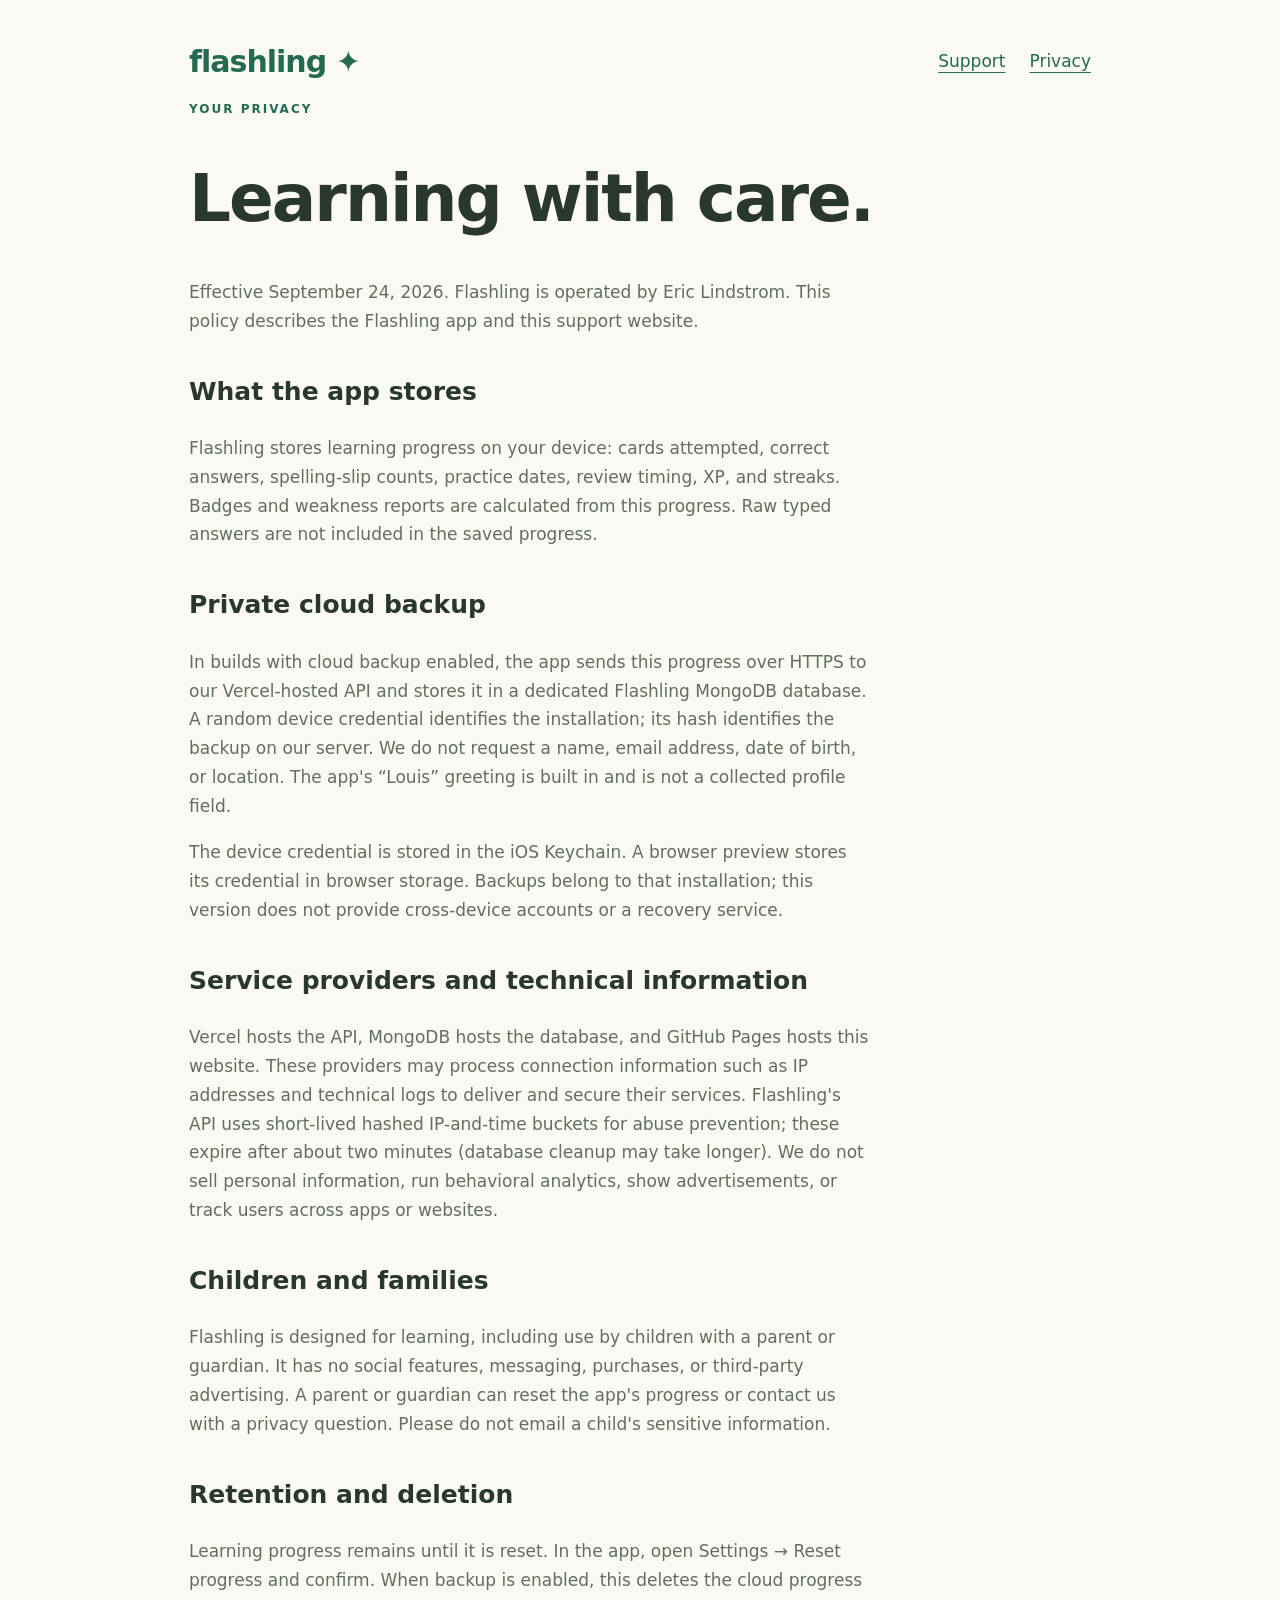
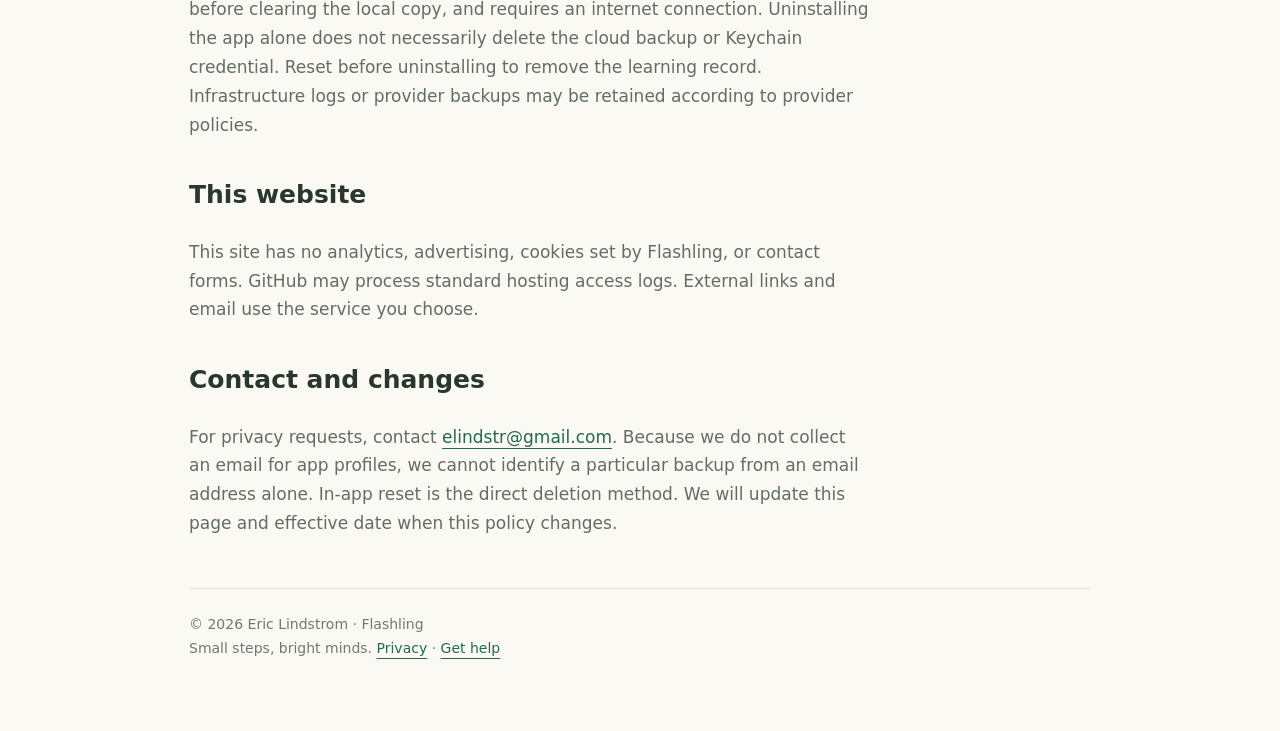
==== privacy.html @ 56ce8738 "Publish Flashling support and privacy pages" ====
<!doctype html><html lang="en"><head><meta charset="utf-8"><meta name="viewport" content="width=device-width,initial-scale=1"><meta name="description" content="Flashling: joyful geography flashcards, thoughtful practice, and little wins."><title>Privacy policy · Flashling</title><link rel="icon" href="flashling.png"><link rel="stylesheet" href="style.css"></head><body><main><nav><a class="brand" href="index.html">flashling ✦</a><a href="support.html">Support</a><a href="privacy.html">Privacy</a></nav><p class="tag">YOUR PRIVACY</p><h1>Learning with care.</h1><p>Effective September 24, 2026. Flashling is operated by Eric Lindstrom. This policy describes the Flashling app and this support website.</p><h2>What the app stores</h2><p>Flashling stores learning progress on your device: cards attempted, correct answers, spelling-slip counts, practice dates, review timing, XP, and streaks. Badges and weakness reports are calculated from this progress. Raw typed answers are not included in the saved progress.</p><h2>Private cloud backup</h2><p>In builds with cloud backup enabled, the app sends this progress over HTTPS to our Vercel-hosted API and stores it in a dedicated Flashling MongoDB database. A random device credential identifies the installation; its hash identifies the backup on our server. We do not request a name, email address, date of birth, or location. The app's “Louis” greeting is built in and is not a collected profile field.</p><p>The device credential is stored in the iOS Keychain. A browser preview stores its credential in browser storage. Backups belong to that installation; this version does not provide cross-device accounts or a recovery service.</p><h2>Service providers and technical information</h2><p>Vercel hosts the API, MongoDB hosts the database, and GitHub Pages hosts this website. These providers may process connection information such as IP addresses and technical logs to deliver and secure their services. Flashling's API uses short-lived hashed IP-and-time buckets for abuse prevention; these expire after about two minutes (database cleanup may take longer). We do not sell personal information, run behavioral analytics, show advertisements, or track users across apps or websites.</p><h2>Children and families</h2><p>Flashling is designed for learning, including use by children with a parent or guardian. It has no social features, messaging, purchases, or third-party advertising. A parent or guardian can reset the app's progress or contact us with a privacy question. Please do not email a child's sensitive information.</p><h2>Retention and deletion</h2><p>Learning progress remains until it is reset. In the app, open Settings → Reset progress and confirm. When backup is enabled, this deletes the cloud progress before clearing the local copy, and requires an internet connection. Uninstalling the app alone does not necessarily delete the cloud backup or Keychain credential. Reset before uninstalling to remove the learning record. Infrastructure logs or provider backups may be retained according to provider policies.</p><h2>This website</h2><p>This site has no analytics, advertising, cookies set by Flashling, or contact forms. GitHub may process standard hosting access logs. External links and email use the service you choose.</p><h2>Contact and changes</h2><p>For privacy requests, contact <a href="mailto:elindstr@gmail.com?subject=Flashling%20privacy">elindstr@gmail.com</a>. Because we do not collect an email for app profiles, we cannot identify a particular backup from an email address alone. In-app reset is the direct deletion method. We will update this page and effective date when this policy changes.</p><footer>© 2026 Eric Lindstrom · Flashling<br>Small steps, bright minds. <a href="privacy.html">Privacy</a> · <a href="support.html">Get help</a></footer></main></body></html>
---- style.css ----
*{box-sizing:border-box}body{margin:0;background:#fbf9f3;color:#29372f;font:17px/1.7 system-ui,sans-serif}main{max-width:950px;margin:auto;padding:36px 24px 70px}nav{display:flex;gap:24px;align-items:center;flex-wrap:wrap}a{color:#246a51;text-underline-offset:5px}.brand{font-weight:900;font-size:30px;letter-spacing:-1px;text-decoration:none;margin-right:auto}h1{font-size:clamp(38px,7vw,66px);line-height:1.06;letter-spacing:-2px}h2{font-size:25px;margin-top:35px}p{max-width:680px;color:#626e63}.hero{display:flex;align-items:center;gap:30px;padding:50px 0}.hero img{width:42%;border-radius:40px}.tag{font-size:12px;letter-spacing:2px;color:#246a51;font-weight:800}.cards{display:grid;grid-template-columns:repeat(3,1fr);gap:18px}.card{background:white;border:1px solid #e2e5d9;border-bottom:4px solid #e2e5d9;padding:22px;border-radius:22px}.card h2{margin:0;font-size:20px}.card p{font-size:15px}footer{border-top:1px solid #dde2d5;margin-top:50px;padding-top:24px;font-size:14px;color:#72796f}.button{display:inline-block;background:#246a51;color:white;padding:12px 22px;border-radius:14px;text-decoration:none;font-weight:700}@media(max-width:640px){.hero{flex-direction:column-reverse;padding:30px 0}.hero img{width:65%;max-width:270px}.cards{grid-template-columns:1fr}nav{gap:15px}}
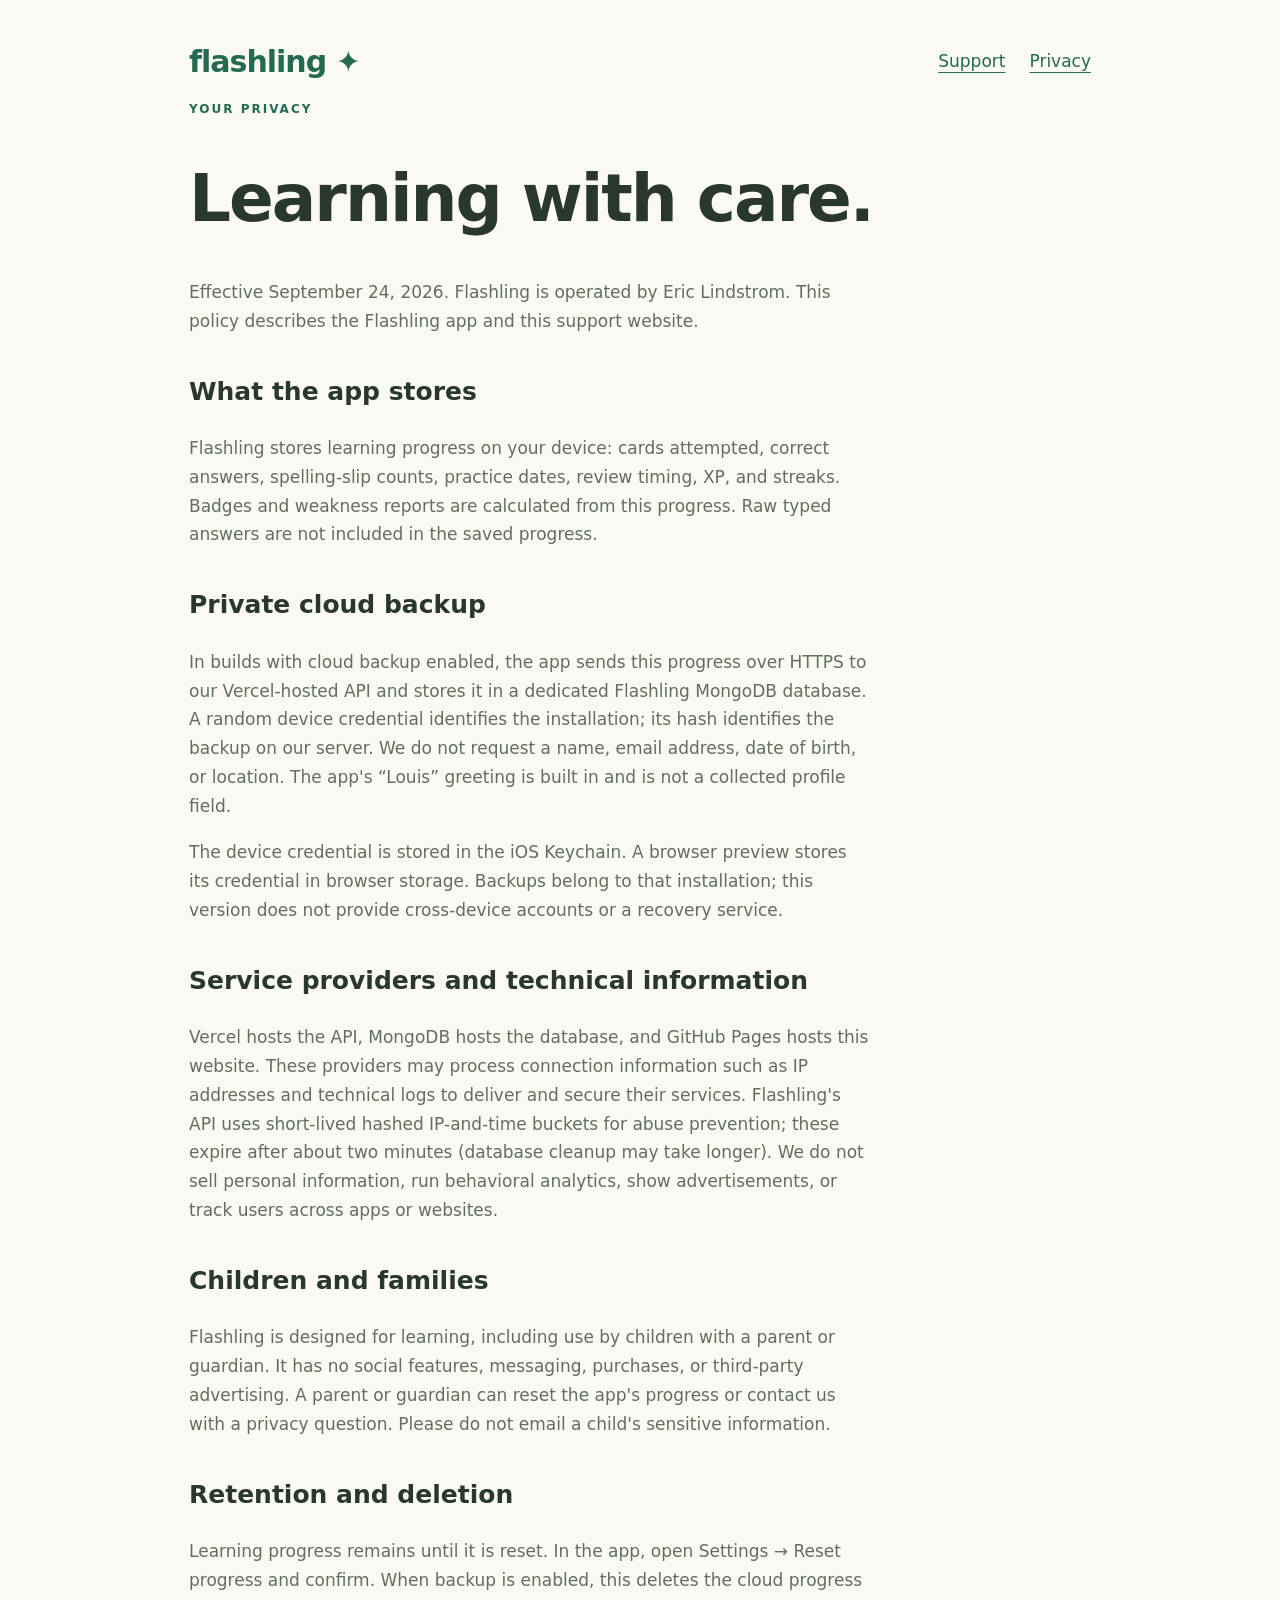
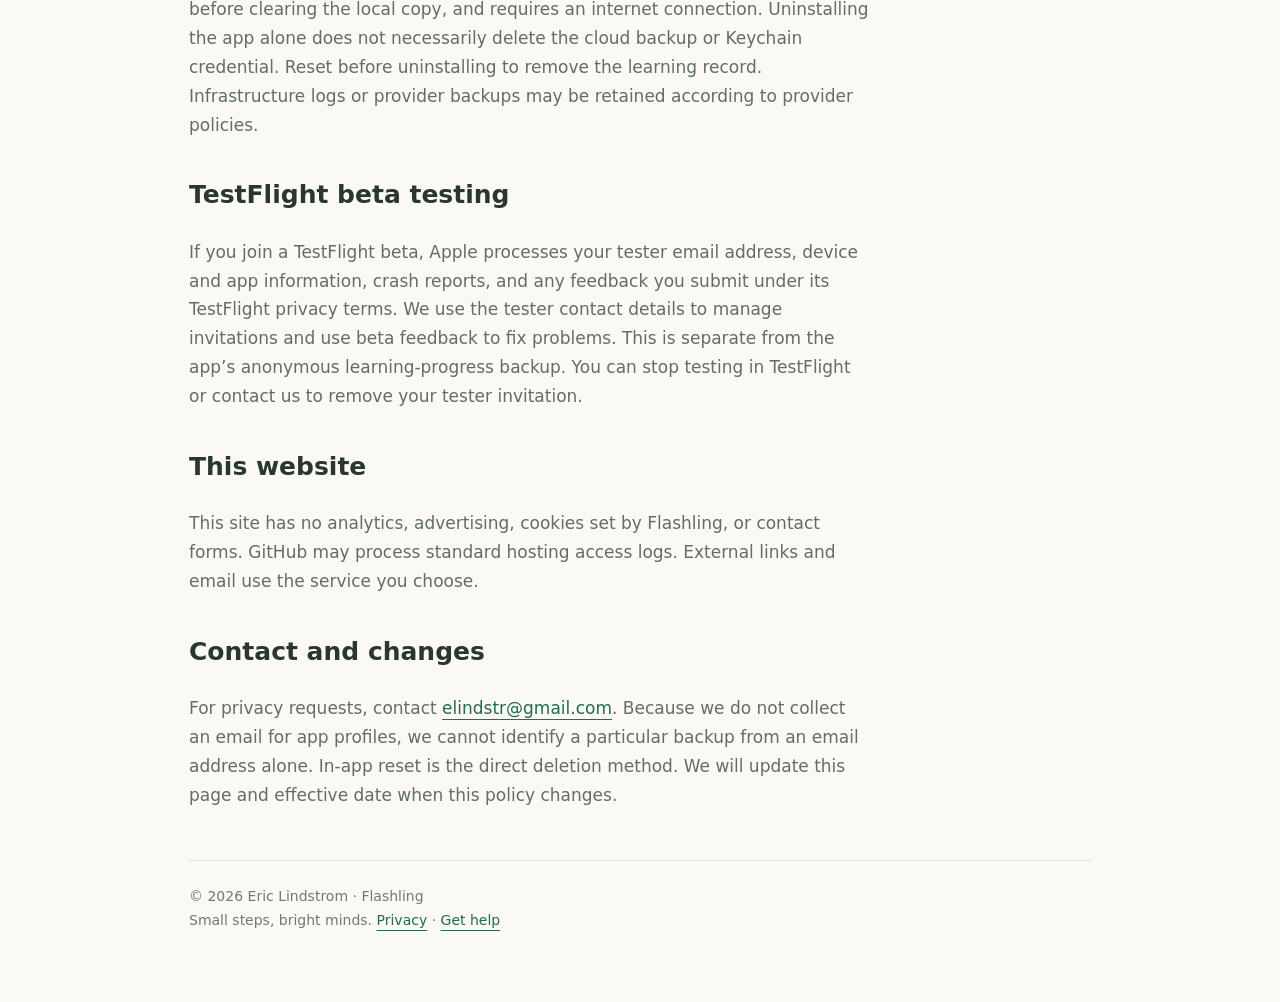
==== commit 6cd47375: "Describe TestFlight tester information and feedback" ====
--- a/privacy.html
+++ b/privacy.html
@@ -1 +1 @@
-<!doctype html><html lang="en"><head><meta charset="utf-8"><meta name="viewport" content="width=device-width,initial-scale=1"><meta name="description" content="Flashling: joyful geography flashcards, thoughtful practice, and little wins."><title>Privacy policy · Flashling</title><link rel="icon" href="flashling.png"><link rel="stylesheet" href="style.css"></head><body><main><nav><a class="brand" href="index.html">flashling ✦</a><a href="support.html">Support</a><a href="privacy.html">Privacy</a></nav><p class="tag">YOUR PRIVACY</p><h1>Learning with care.</h1><p>Effective September 24, 2026. Flashling is operated by Eric Lindstrom. This policy describes the Flashling app and this support website.</p><h2>What the app stores</h2><p>Flashling stores learning progress on your device: cards attempted, correct answers, spelling-slip counts, practice dates, review timing, XP, and streaks. Badges and weakness reports are calculated from this progress. Raw typed answers are not included in the saved progress.</p><h2>Private cloud backup</h2><p>In builds with cloud backup enabled, the app sends this progress over HTTPS to our Vercel-hosted API and stores it in a dedicated Flashling MongoDB database. A random device credential identifies the installation; its hash identifies the backup on our server. We do not request a name, email address, date of birth, or location. The app's “Louis” greeting is built in and is not a collected profile field.</p><p>The device credential is stored in the iOS Keychain. A browser preview stores its credential in browser storage. Backups belong to that installation; this version does not provide cross-device accounts or a recovery service.</p><h2>Service providers and technical information</h2><p>Vercel hosts the API, MongoDB hosts the database, and GitHub Pages hosts this website. These providers may process connection information such as IP addresses and technical logs to deliver and secure their services. Flashling's API uses short-lived hashed IP-and-time buckets for abuse prevention; these expire after about two minutes (database cleanup may take longer). We do not sell personal information, run behavioral analytics, show advertisements, or track users across apps or websites.</p><h2>Children and families</h2><p>Flashling is designed for learning, including use by children with a parent or guardian. It has no social features, messaging, purchases, or third-party advertising. A parent or guardian can reset the app's progress or contact us with a privacy question. Please do not email a child's sensitive information.</p><h2>Retention and deletion</h2><p>Learning progress remains until it is reset. In the app, open Settings → Reset progress and confirm. When backup is enabled, this deletes the cloud progress before clearing the local copy, and requires an internet connection. Uninstalling the app alone does not necessarily delete the cloud backup or Keychain credential. Reset before uninstalling to remove the learning record. Infrastructure logs or provider backups may be retained according to provider policies.</p><h2>This website</h2><p>This site has no analytics, advertising, cookies set by Flashling, or contact forms. GitHub may process standard hosting access logs. External links and email use the service you choose.</p><h2>Contact and changes</h2><p>For privacy requests, contact <a href="mailto:elindstr@gmail.com?subject=Flashling%20privacy">elindstr@gmail.com</a>. Because we do not collect an email for app profiles, we cannot identify a particular backup from an email address alone. In-app reset is the direct deletion method. We will update this page and effective date when this policy changes.</p><footer>© 2026 Eric Lindstrom · Flashling<br>Small steps, bright minds. <a href="privacy.html">Privacy</a> · <a href="support.html">Get help</a></footer></main></body></html>+<!doctype html><html lang="en"><head><meta charset="utf-8"><meta name="viewport" content="width=device-width,initial-scale=1"><meta name="description" content="Flashling: joyful geography flashcards, thoughtful practice, and little wins."><title>Privacy policy · Flashling</title><link rel="icon" href="flashling.png"><link rel="stylesheet" href="style.css"></head><body><main><nav><a class="brand" href="index.html">flashling ✦</a><a href="support.html">Support</a><a href="privacy.html">Privacy</a></nav><p class="tag">YOUR PRIVACY</p><h1>Learning with care.</h1><p>Effective September 24, 2026. Flashling is operated by Eric Lindstrom. This policy describes the Flashling app and this support website.</p><h2>What the app stores</h2><p>Flashling stores learning progress on your device: cards attempted, correct answers, spelling-slip counts, practice dates, review timing, XP, and streaks. Badges and weakness reports are calculated from this progress. Raw typed answers are not included in the saved progress.</p><h2>Private cloud backup</h2><p>In builds with cloud backup enabled, the app sends this progress over HTTPS to our Vercel-hosted API and stores it in a dedicated Flashling MongoDB database. A random device credential identifies the installation; its hash identifies the backup on our server. We do not request a name, email address, date of birth, or location. The app's “Louis” greeting is built in and is not a collected profile field.</p><p>The device credential is stored in the iOS Keychain. A browser preview stores its credential in browser storage. Backups belong to that installation; this version does not provide cross-device accounts or a recovery service.</p><h2>Service providers and technical information</h2><p>Vercel hosts the API, MongoDB hosts the database, and GitHub Pages hosts this website. These providers may process connection information such as IP addresses and technical logs to deliver and secure their services. Flashling's API uses short-lived hashed IP-and-time buckets for abuse prevention; these expire after about two minutes (database cleanup may take longer). We do not sell personal information, run behavioral analytics, show advertisements, or track users across apps or websites.</p><h2>Children and families</h2><p>Flashling is designed for learning, including use by children with a parent or guardian. It has no social features, messaging, purchases, or third-party advertising. A parent or guardian can reset the app's progress or contact us with a privacy question. Please do not email a child's sensitive information.</p><h2>Retention and deletion</h2><p>Learning progress remains until it is reset. In the app, open Settings → Reset progress and confirm. When backup is enabled, this deletes the cloud progress before clearing the local copy, and requires an internet connection. Uninstalling the app alone does not necessarily delete the cloud backup or Keychain credential. Reset before uninstalling to remove the learning record. Infrastructure logs or provider backups may be retained according to provider policies.</p><h2>TestFlight beta testing</h2><p>If you join a TestFlight beta, Apple processes your tester email address, device and app information, crash reports, and any feedback you submit under its TestFlight privacy terms. We use the tester contact details to manage invitations and use beta feedback to fix problems. This is separate from the app’s anonymous learning-progress backup. You can stop testing in TestFlight or contact us to remove your tester invitation.</p><h2>This website</h2><p>This site has no analytics, advertising, cookies set by Flashling, or contact forms. GitHub may process standard hosting access logs. External links and email use the service you choose.</p><h2>Contact and changes</h2><p>For privacy requests, contact <a href="mailto:elindstr@gmail.com?subject=Flashling%20privacy">elindstr@gmail.com</a>. Because we do not collect an email for app profiles, we cannot identify a particular backup from an email address alone. In-app reset is the direct deletion method. We will update this page and effective date when this policy changes.</p><footer>© 2026 Eric Lindstrom · Flashling<br>Small steps, bright minds. <a href="privacy.html">Privacy</a> · <a href="support.html">Get help</a></footer></main></body></html>
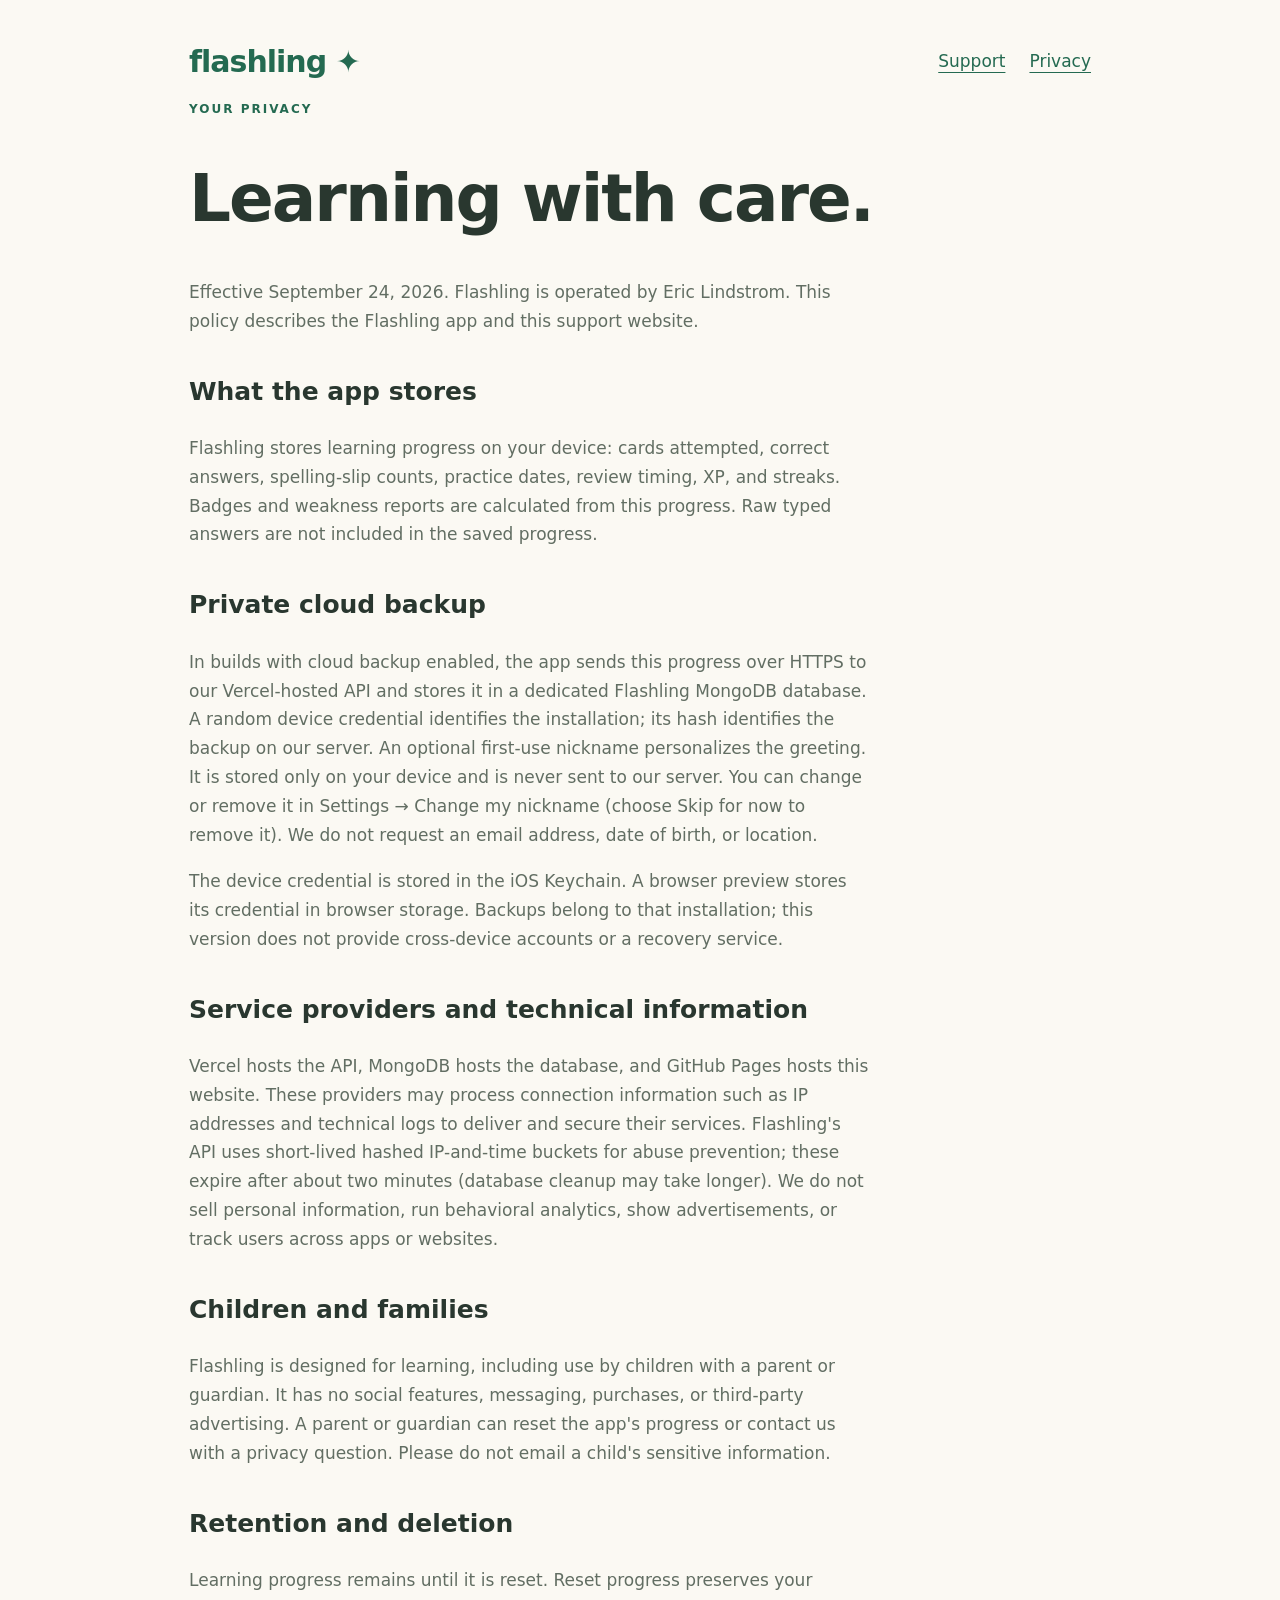
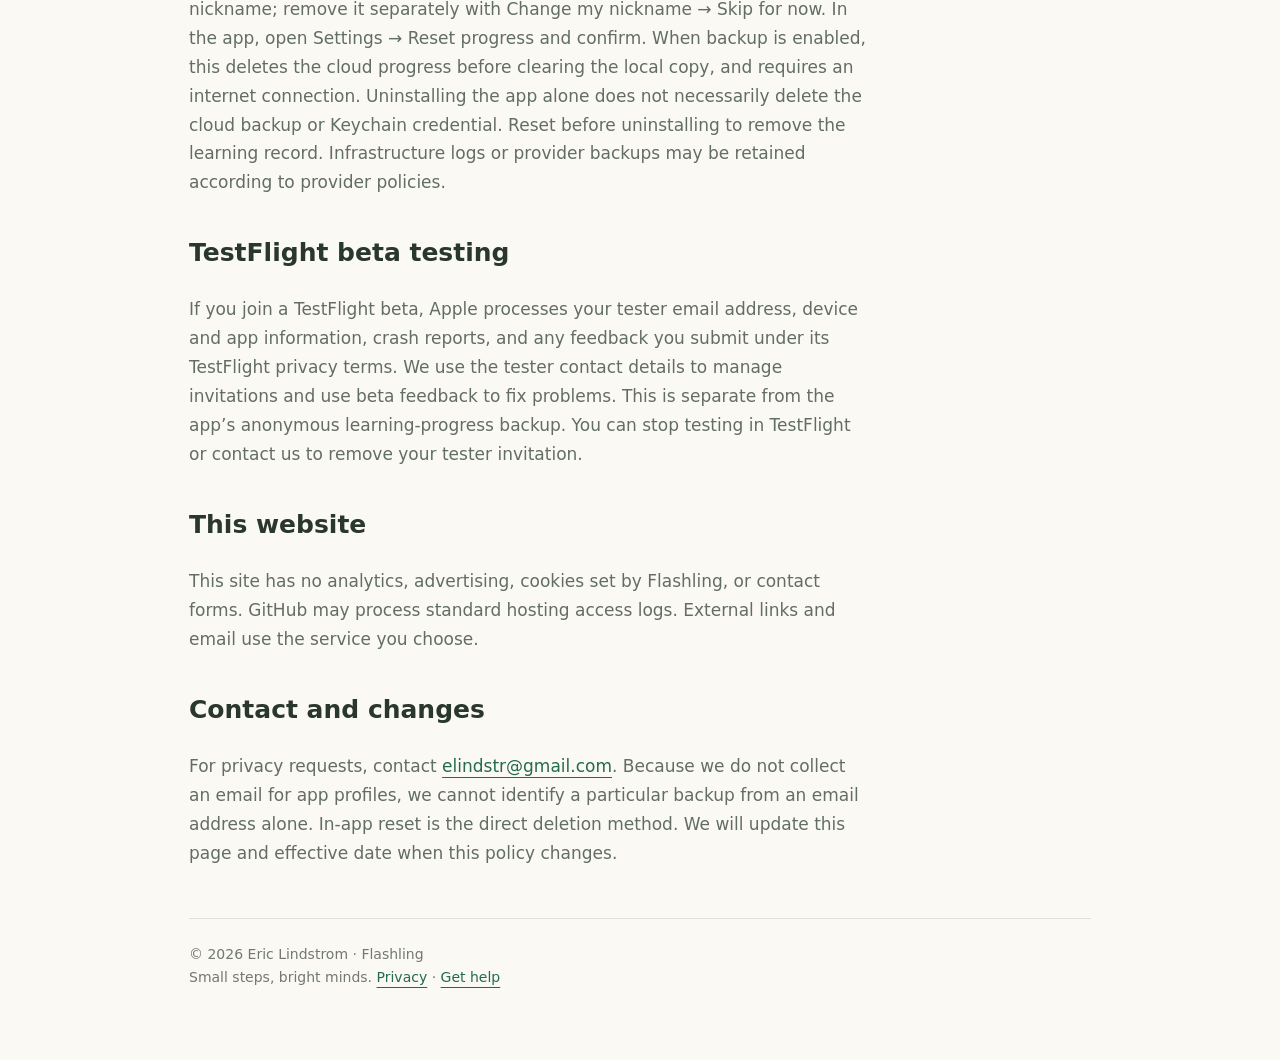
==== commit e9548da9: "Describe expanded decks and private on-device nicknames" ====
--- a/privacy.html
+++ b/privacy.html
@@ -1 +1 @@
-<!doctype html><html lang="en"><head><meta charset="utf-8"><meta name="viewport" content="width=device-width,initial-scale=1"><meta name="description" content="Flashling: joyful geography flashcards, thoughtful practice, and little wins."><title>Privacy policy · Flashling</title><link rel="icon" href="flashling.png"><link rel="stylesheet" href="style.css"></head><body><main><nav><a class="brand" href="index.html">flashling ✦</a><a href="support.html">Support</a><a href="privacy.html">Privacy</a></nav><p class="tag">YOUR PRIVACY</p><h1>Learning with care.</h1><p>Effective September 24, 2026. Flashling is operated by Eric Lindstrom. This policy describes the Flashling app and this support website.</p><h2>What the app stores</h2><p>Flashling stores learning progress on your device: cards attempted, correct answers, spelling-slip counts, practice dates, review timing, XP, and streaks. Badges and weakness reports are calculated from this progress. Raw typed answers are not included in the saved progress.</p><h2>Private cloud backup</h2><p>In builds with cloud backup enabled, the app sends this progress over HTTPS to our Vercel-hosted API and stores it in a dedicated Flashling MongoDB database. A random device credential identifies the installation; its hash identifies the backup on our server. We do not request a name, email address, date of birth, or location. The app's “Louis” greeting is built in and is not a collected profile field.</p><p>The device credential is stored in the iOS Keychain. A browser preview stores its credential in browser storage. Backups belong to that installation; this version does not provide cross-device accounts or a recovery service.</p><h2>Service providers and technical information</h2><p>Vercel hosts the API, MongoDB hosts the database, and GitHub Pages hosts this website. These providers may process connection information such as IP addresses and technical logs to deliver and secure their services. Flashling's API uses short-lived hashed IP-and-time buckets for abuse prevention; these expire after about two minutes (database cleanup may take longer). We do not sell personal information, run behavioral analytics, show advertisements, or track users across apps or websites.</p><h2>Children and families</h2><p>Flashling is designed for learning, including use by children with a parent or guardian. It has no social features, messaging, purchases, or third-party advertising. A parent or guardian can reset the app's progress or contact us with a privacy question. Please do not email a child's sensitive information.</p><h2>Retention and deletion</h2><p>Learning progress remains until it is reset. In the app, open Settings → Reset progress and confirm. When backup is enabled, this deletes the cloud progress before clearing the local copy, and requires an internet connection. Uninstalling the app alone does not necessarily delete the cloud backup or Keychain credential. Reset before uninstalling to remove the learning record. Infrastructure logs or provider backups may be retained according to provider policies.</p><h2>TestFlight beta testing</h2><p>If you join a TestFlight beta, Apple processes your tester email address, device and app information, crash reports, and any feedback you submit under its TestFlight privacy terms. We use the tester contact details to manage invitations and use beta feedback to fix problems. This is separate from the app’s anonymous learning-progress backup. You can stop testing in TestFlight or contact us to remove your tester invitation.</p><h2>This website</h2><p>This site has no analytics, advertising, cookies set by Flashling, or contact forms. GitHub may process standard hosting access logs. External links and email use the service you choose.</p><h2>Contact and changes</h2><p>For privacy requests, contact <a href="mailto:elindstr@gmail.com?subject=Flashling%20privacy">elindstr@gmail.com</a>. Because we do not collect an email for app profiles, we cannot identify a particular backup from an email address alone. In-app reset is the direct deletion method. We will update this page and effective date when this policy changes.</p><footer>© 2026 Eric Lindstrom · Flashling<br>Small steps, bright minds. <a href="privacy.html">Privacy</a> · <a href="support.html">Get help</a></footer></main></body></html>+<!doctype html><html lang="en"><head><meta charset="utf-8"><meta name="viewport" content="width=device-width,initial-scale=1"><meta name="description" content="Flashling: joyful geography flashcards, thoughtful practice, and little wins."><title>Privacy policy · Flashling</title><link rel="icon" href="flashling.png"><link rel="stylesheet" href="style.css"></head><body><main><nav><a class="brand" href="index.html">flashling ✦</a><a href="support.html">Support</a><a href="privacy.html">Privacy</a></nav><p class="tag">YOUR PRIVACY</p><h1>Learning with care.</h1><p>Effective September 24, 2026. Flashling is operated by Eric Lindstrom. This policy describes the Flashling app and this support website.</p><h2>What the app stores</h2><p>Flashling stores learning progress on your device: cards attempted, correct answers, spelling-slip counts, practice dates, review timing, XP, and streaks. Badges and weakness reports are calculated from this progress. Raw typed answers are not included in the saved progress.</p><h2>Private cloud backup</h2><p>In builds with cloud backup enabled, the app sends this progress over HTTPS to our Vercel-hosted API and stores it in a dedicated Flashling MongoDB database. A random device credential identifies the installation; its hash identifies the backup on our server. An optional first-use nickname personalizes the greeting. It is stored only on your device and is never sent to our server. You can change or remove it in Settings → Change my nickname (choose Skip for now to remove it). We do not request an email address, date of birth, or location.</p><p>The device credential is stored in the iOS Keychain. A browser preview stores its credential in browser storage. Backups belong to that installation; this version does not provide cross-device accounts or a recovery service.</p><h2>Service providers and technical information</h2><p>Vercel hosts the API, MongoDB hosts the database, and GitHub Pages hosts this website. These providers may process connection information such as IP addresses and technical logs to deliver and secure their services. Flashling's API uses short-lived hashed IP-and-time buckets for abuse prevention; these expire after about two minutes (database cleanup may take longer). We do not sell personal information, run behavioral analytics, show advertisements, or track users across apps or websites.</p><h2>Children and families</h2><p>Flashling is designed for learning, including use by children with a parent or guardian. It has no social features, messaging, purchases, or third-party advertising. A parent or guardian can reset the app's progress or contact us with a privacy question. Please do not email a child's sensitive information.</p><h2>Retention and deletion</h2><p>Learning progress remains until it is reset. Reset progress preserves your nickname; remove it separately with Change my nickname → Skip for now. In the app, open Settings → Reset progress and confirm. When backup is enabled, this deletes the cloud progress before clearing the local copy, and requires an internet connection. Uninstalling the app alone does not necessarily delete the cloud backup or Keychain credential. Reset before uninstalling to remove the learning record. Infrastructure logs or provider backups may be retained according to provider policies.</p><h2>TestFlight beta testing</h2><p>If you join a TestFlight beta, Apple processes your tester email address, device and app information, crash reports, and any feedback you submit under its TestFlight privacy terms. We use the tester contact details to manage invitations and use beta feedback to fix problems. This is separate from the app’s anonymous learning-progress backup. You can stop testing in TestFlight or contact us to remove your tester invitation.</p><h2>This website</h2><p>This site has no analytics, advertising, cookies set by Flashling, or contact forms. GitHub may process standard hosting access logs. External links and email use the service you choose.</p><h2>Contact and changes</h2><p>For privacy requests, contact <a href="mailto:elindstr@gmail.com?subject=Flashling%20privacy">elindstr@gmail.com</a>. Because we do not collect an email for app profiles, we cannot identify a particular backup from an email address alone. In-app reset is the direct deletion method. We will update this page and effective date when this policy changes.</p><footer>© 2026 Eric Lindstrom · Flashling<br>Small steps, bright minds. <a href="privacy.html">Privacy</a> · <a href="support.html">Get help</a></footer></main></body></html>
